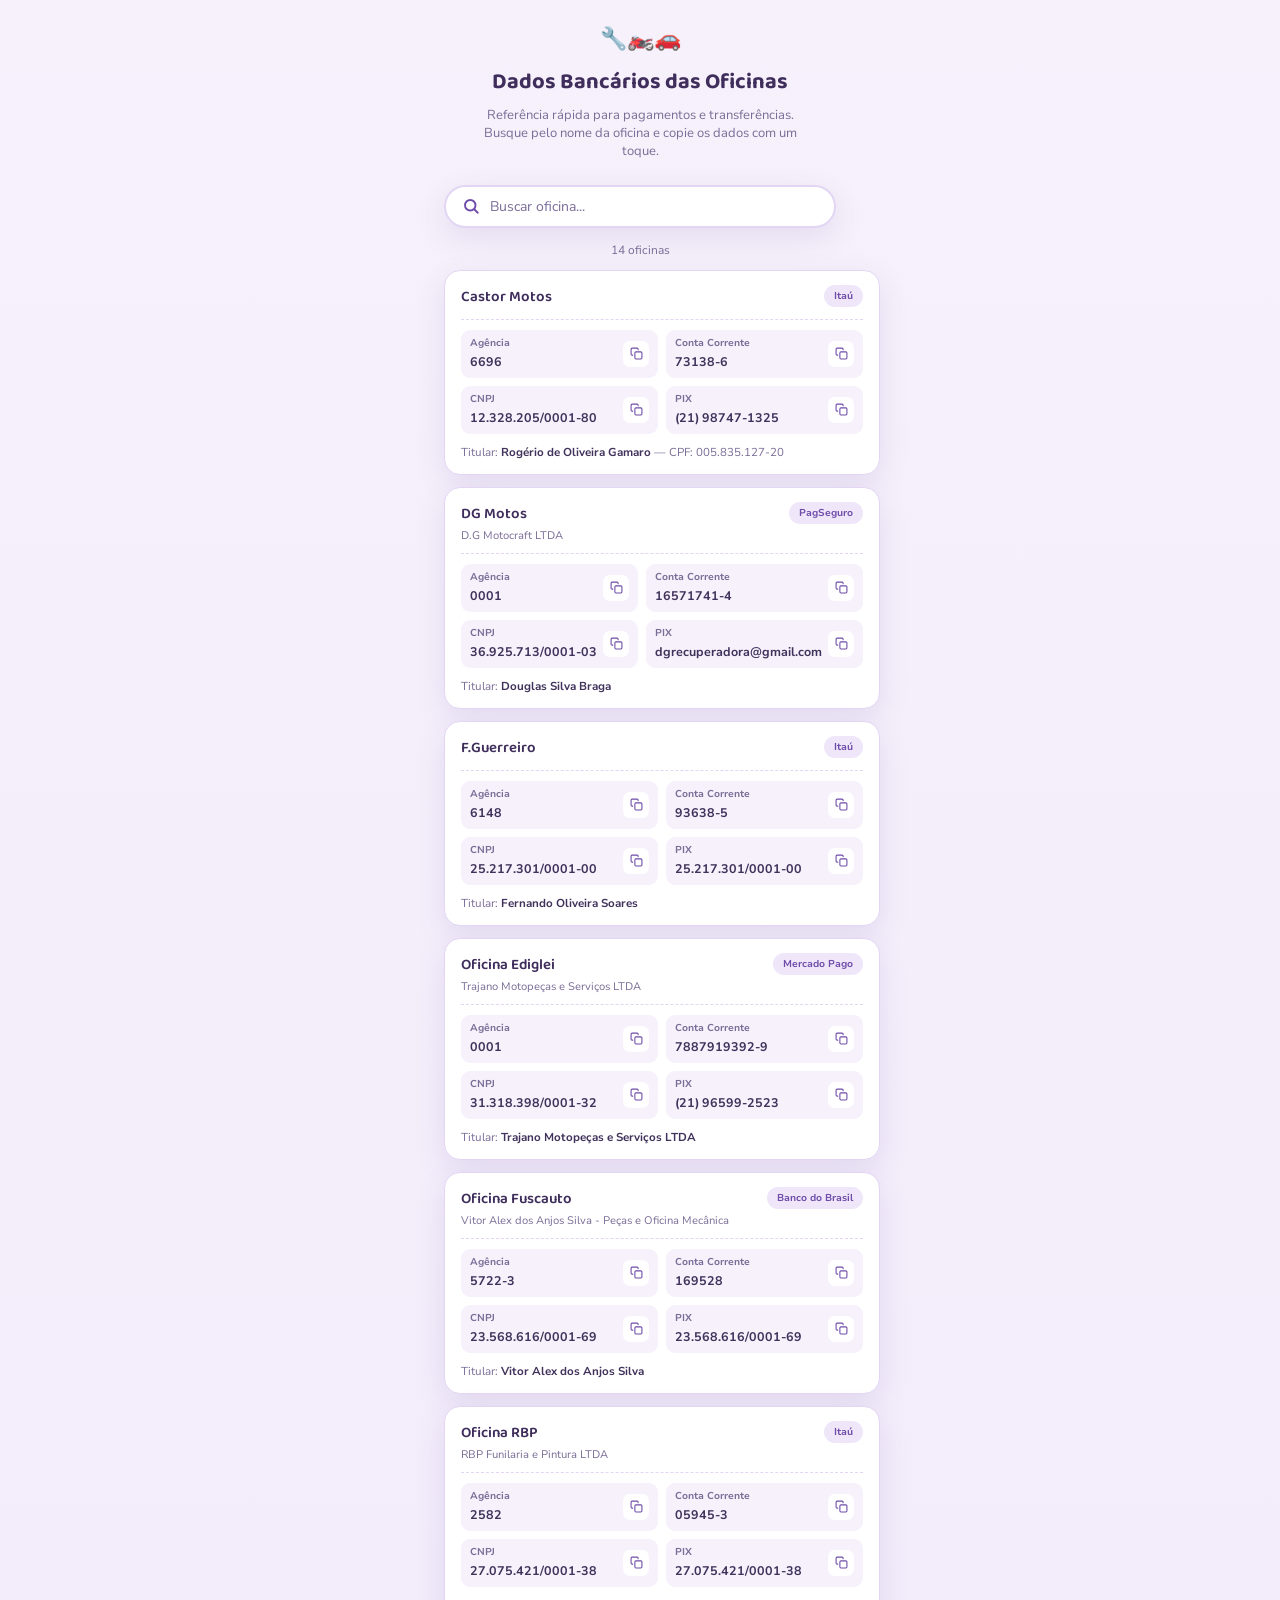
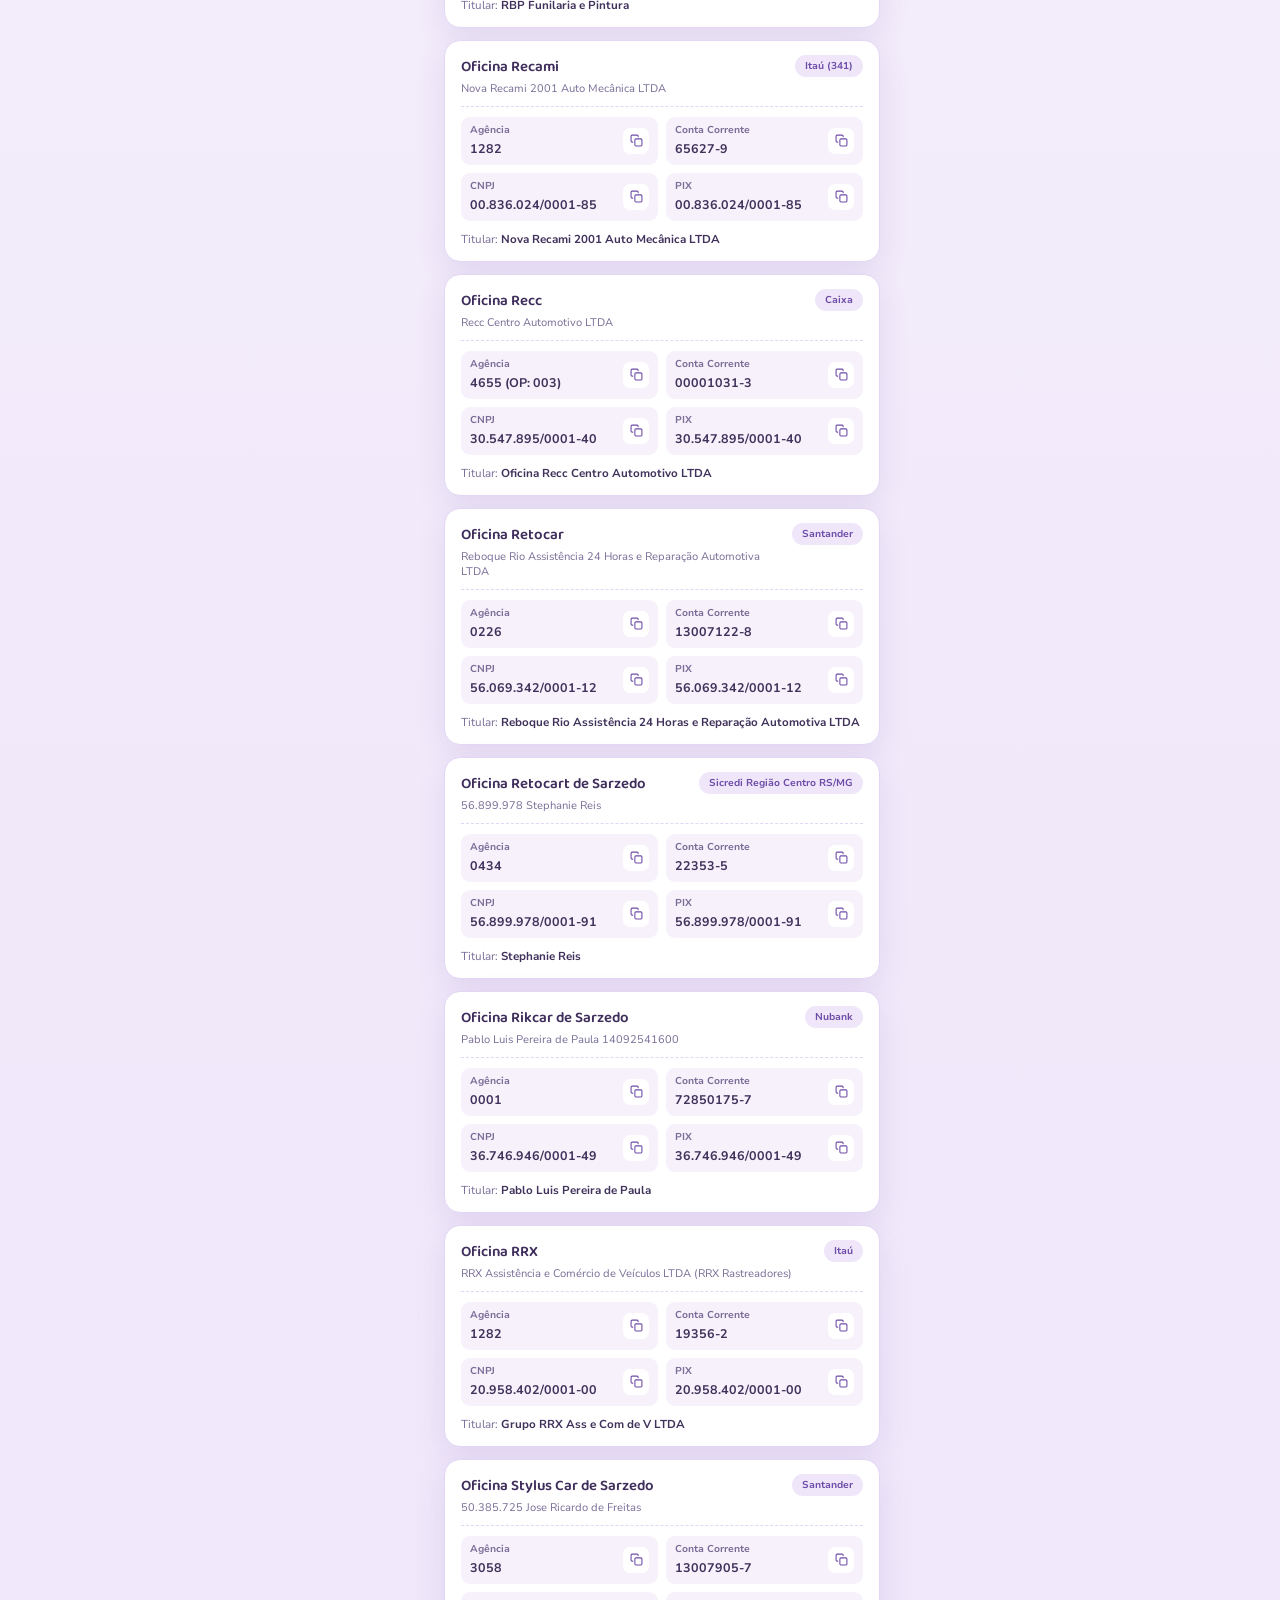
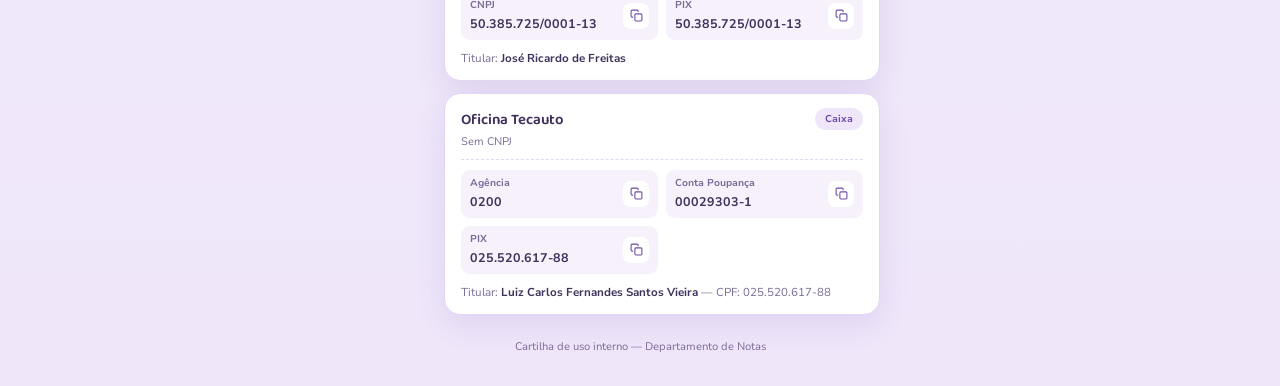
==== index.html @ 81a8ada1 "primeira versao" ====
<!DOCTYPE html>
<html lang="pt-BR">
<head>
<meta charset="UTF-8">
<meta name="viewport" content="width=device-width, initial-scale=1.0">
<title>Dados Bancários das Oficinas</title>
<link rel="preconnect" href="https://fonts.googleapis.com">
<link rel="preconnect" href="https://fonts.gstatic.com" crossorigin>
<link href="https://fonts.googleapis.com/css2?family=Baloo+2:wght@500;600;700&family=Nunito+Sans:wght@400;600;700;800&display=swap" rel="stylesheet">
<link rel="stylesheet" href="css/style.css">
</head>
<body>

<header>
  <div class="oficina-icon-row">🔧🏍️🚗</div>
  <h1>Dados Bancários das Oficinas</h1>
  <p>Referência rápida para pagamentos e transferências. Busque pelo nome da oficina e copie os dados com um toque.</p>
</header>

<div class="container">
  <div class="search-wrap">
    <div class="search-box">
      <svg width="18" height="18" viewBox="0 0 24 24" fill="none" stroke="currentColor" stroke-width="2.5" stroke-linecap="round"><circle cx="11" cy="11" r="7"></circle><line x1="21" y1="21" x2="16.65" y2="16.65"></line></svg>
      <input type="text" id="busca" placeholder="Buscar oficina..." autocomplete="off">
    </div>
  </div>

  <div class="contador" id="contador"></div>

  <div class="grid" id="grid"></div>
  <div class="vazio" id="vazio" style="display:none;">Nenhuma oficina encontrada com esse nome.</div>
</div>

<footer>Cartilha de uso interno — Departamento de Notas</footer>

<script src="js/script.js"></script>
</body>
</html>
---- css/style.css ----
:root{
  --lilas-fundo: #F6F1FB;
  --lilas-fundo-2: #EFE6FA;
  --roxo-principal: #6E4CA8;
  --roxo-escuro: #3F2E5C;
  --roxo-suave: #B79AE0;
  --lilas-borda: #E3D6F5;
  --branco: #FFFFFF;
  --texto: #40325B;
  --texto-suave: #7A6D97;
  --menta: #4FAE8C;
  --menta-fundo: #E4F5EF;
  --sombra: 0 10px 30px rgba(110, 76, 168, 0.12);
}

*{ box-sizing: border-box; }

body{
  margin:0;
  background: linear-gradient(180deg, var(--lilas-fundo) 0%, var(--lilas-fundo-2) 100%);
  font-family: 'Nunito Sans', sans-serif;
  color: var(--texto);
  min-height: 100vh;
  padding-bottom: 32px;
}

header{
  padding: 24px 16px 16px;
  text-align: center;
  position: relative;
}

.oficina-icon-row{
  display:flex;
  justify-content:center;
  gap: 10px;
  margin-bottom: 10px;
  font-size: 22px;
  opacity: 0.85;
}

h1{
  font-family: 'Baloo 2', sans-serif;
  font-weight: 700;
  font-size: 22px;
  color: var(--roxo-escuro);
  margin: 0 0 6px;
}

header p{
  color: var(--texto-suave);
  font-size: 13px;
  max-width: 340px;
  margin: 0 auto;
  line-height: 1.4;
}

.container{
  max-width: 420px;
  margin: 0 auto;
  padding: 0 14px;
}

.search-wrap{
  position: sticky;
  top: 8px;
  z-index: 10;
  margin: 8px 0 14px;
}

.search-box{
  display:flex;
  align-items:center;
  gap: 8px;
  background: var(--branco);
  border: 2px solid var(--lilas-borda);
  border-radius: 999px;
  padding: 9px 16px;
  box-shadow: var(--sombra);
  transition: border-color 0.2s ease;
}

.search-box:focus-within{
  border-color: var(--roxo-suave);
}

.search-box svg{
  flex-shrink:0;
  color: var(--roxo-principal);
}

.search-box input{
  border:none;
  outline:none;
  font-family: 'Nunito Sans', sans-serif;
  font-size: 14px;
  width:100%;
  color: var(--texto);
  background: transparent;
}

.search-box input::placeholder{
  color: var(--texto-suave);
}

.contador{
  text-align:center;
  font-size: 12px;
  color: var(--texto-suave);
  margin-bottom: 12px;
}

.grid{
  display:grid;
  grid-template-columns: 1fr;
  gap: 12px;
}

.card{
  background: var(--branco);
  border-radius: 16px;
  padding: 14px 16px;
  box-shadow: var(--sombra);
  border: 1px solid var(--lilas-borda);
}

.card-top{
  display:flex;
  justify-content: space-between;
  align-items: flex-start;
  gap: 8px;
  margin-bottom: 10px;
  padding-bottom: 10px;
  border-bottom: 1px dashed var(--lilas-borda);
}

.card-nome{
  font-family: 'Baloo 2', sans-serif;
  font-weight: 600;
  font-size: 15px;
  color: var(--roxo-escuro);
}

.card-razao{
  font-size: 11px;
  color: var(--texto-suave);
  margin-top: 2px;
}

.banco-badge{
  background: var(--lilas-fundo-2);
  color: var(--roxo-principal);
  font-size: 10px;
  font-weight: 700;
  padding: 4px 10px;
  border-radius: 999px;
  white-space: nowrap;
  flex-shrink: 0;
}

.campos{
  display:grid;
  grid-template-columns: 1fr 1fr;
  gap: 8px;
}

.campo{
  display:flex;
  justify-content: space-between;
  align-items:center;
  gap: 6px;
  background: var(--lilas-fundo);
  border-radius: 9px;
  padding: 6px 9px;
}

.campo-texto{
  overflow: hidden;
}

.campo-label{
  font-size: 10px;
  color: var(--texto-suave);
  font-weight: 700;
  text-transform: none;
  display:block;
}

.campo-valor{
  font-size: 12.5px;
  font-weight: 700;
  color: var(--texto);
  white-space: nowrap;
  overflow:hidden;
  text-overflow: ellipsis;
}

.btn-copiar{
  border:none;
  background: var(--branco);
  color: var(--roxo-principal);
  width: 26px;
  height: 26px;
  border-radius: 7px;
  display:flex;
  align-items:center;
  justify-content:center;
  cursor:pointer;
  flex-shrink:0;
  transition: background 0.15s ease, transform 0.1s ease;
}

.btn-copiar:hover{
  background: var(--lilas-fundo-2);
}

.btn-copiar.copiado{
  background: var(--menta-fundo);
  color: var(--menta);
}

.btn-copiar svg{
  width: 13px;
  height: 13px;
}

.titular-linha{
  font-size: 11.5px;
  color: var(--texto-suave);
  margin-top: 10px;
}

.titular-linha b{
  color: var(--texto);
  font-weight: 700;
}

.vazio{
  text-align:center;
  color: var(--texto-suave);
  padding: 40px 20px;
  font-size: 13px;
}

footer{
  text-align:center;
  margin-top: 24px;
  font-size: 11px;
  color: var(--texto-suave);
}

@media (max-width: 360px){
  .campos{ grid-template-columns: 1fr; }
}
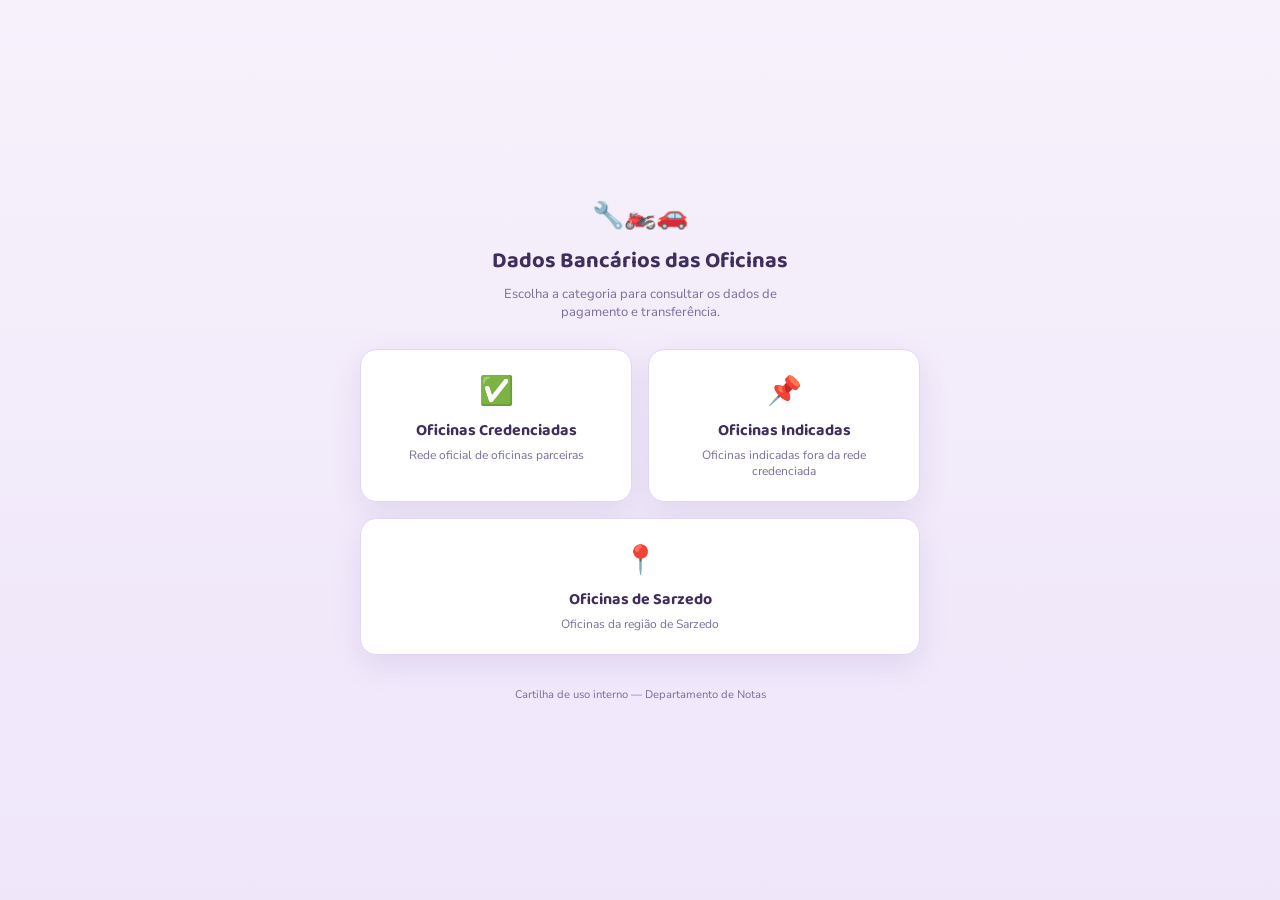
==== commit 416e178e: "atualizações" ====
--- a/index.html
+++ b/index.html
@@ -7,32 +7,118 @@
 <link rel="preconnect" href="https://fonts.googleapis.com">
 <link rel="preconnect" href="https://fonts.gstatic.com" crossorigin>
 <link href="https://fonts.googleapis.com/css2?family=Baloo+2:wght@500;600;700&family=Nunito+Sans:wght@400;600;700;800&display=swap" rel="stylesheet">
-<link rel="stylesheet" href="css/style.css">
+<style>
+  :root{
+    --lilas-fundo: #F6F1FB;
+    --lilas-fundo-2: #EFE6FA;
+    --roxo-principal: #6E4CA8;
+    --roxo-escuro: #3F2E5C;
+    --roxo-suave: #B79AE0;
+    --lilas-borda: #E3D6F5;
+    --branco: #FFFFFF;
+    --texto: #40325B;
+    --texto-suave: #7A6D97;
+    --sombra: 0 10px 30px rgba(110, 76, 168, 0.12);
+  }
+  *{ box-sizing: border-box; }
+  body{
+    margin:0;
+    min-height:100vh;
+    background: linear-gradient(180deg, var(--lilas-fundo) 0%, var(--lilas-fundo-2) 100%);
+    font-family: 'Nunito Sans', sans-serif;
+    color: var(--texto);
+    display:flex;
+    flex-direction:column;
+    align-items:center;
+    justify-content:center;
+    padding: 32px 20px;
+  }
+  .oficina-icon-row{ font-size: 26px; margin-bottom: 10px; opacity:0.85; }
+  h1{
+    font-family: 'Baloo 2', sans-serif;
+    font-weight: 700;
+    font-size: 22px;
+    color: var(--roxo-escuro);
+    margin: 0 0 6px;
+    text-align:center;
+  }
+  p.sub{
+    color: var(--texto-suave);
+    font-size: 13px;
+    max-width: 340px;
+    text-align:center;
+    margin: 0 0 28px;
+    line-height:1.4;
+  }
+  .opcoes{
+    display:flex;
+    gap:16px;
+    flex-wrap:wrap;
+    justify-content:center;
+    max-width: 560px;
+  }
+  .opcao{
+    background: var(--branco);
+    border: 1px solid var(--lilas-borda);
+    border-radius: 16px;
+    box-shadow: var(--sombra);
+    padding: 22px 24px;
+    text-decoration:none;
+    color: var(--texto);
+    flex: 1 1 220px;
+    min-width: 220px;
+    text-align:center;
+    transition: transform 0.15s ease, border-color 0.15s ease;
+  }
+  .opcao:hover{
+    transform: translateY(-2px);
+    border-color: var(--roxo-suave);
+  }
+  .opcao .icone{ font-size: 28px; margin-bottom: 8px; }
+  .opcao .titulo{
+    font-family: 'Baloo 2', sans-serif;
+    font-weight: 700;
+    font-size: 16px;
+    color: var(--roxo-escuro);
+    margin-bottom: 4px;
+  }
+  .opcao .desc{
+    font-size: 12px;
+    color: var(--texto-suave);
+  }
+  footer{
+    margin-top: 32px;
+    font-size: 11px;
+    color: var(--texto-suave);
+    text-align:center;
+  }
+</style>
 </head>
 <body>
 
-<header>
   <div class="oficina-icon-row">🔧🏍️🚗</div>
   <h1>Dados Bancários das Oficinas</h1>
-  <p>Referência rápida para pagamentos e transferências. Busque pelo nome da oficina e copie os dados com um toque.</p>
-</header>
+  <p class="sub">Escolha a categoria para consultar os dados de pagamento e transferência.</p>
 
-<div class="container">
-  <div class="search-wrap">
-    <div class="search-box">
-      <svg width="18" height="18" viewBox="0 0 24 24" fill="none" stroke="currentColor" stroke-width="2.5" stroke-linecap="round"><circle cx="11" cy="11" r="7"></circle><line x1="21" y1="21" x2="16.65" y2="16.65"></line></svg>
-      <input type="text" id="busca" placeholder="Buscar oficina..." autocomplete="off">
-    </div>
+  <div class="opcoes">
+    <a class="opcao" href="credenciadas/index.html">
+      <div class="icone">✅</div>
+      <div class="titulo">Oficinas Credenciadas</div>
+      <div class="desc">Rede oficial de oficinas parceiras</div>
+    </a>
+    <a class="opcao" href="indicadas/index.html">
+      <div class="icone">📌</div>
+      <div class="titulo">Oficinas Indicadas</div>
+      <div class="desc">Oficinas indicadas fora da rede credenciada</div>
+    </a>
+    <a class="opcao" href="sarzedo/index.html">
+      <div class="icone">📍</div>
+      <div class="titulo">Oficinas de Sarzedo</div>
+      <div class="desc">Oficinas da região de Sarzedo</div>
+    </a>
   </div>
 
-  <div class="contador" id="contador"></div>
+  <footer>Cartilha de uso interno — Departamento de Notas</footer>
 
-  <div class="grid" id="grid"></div>
-  <div class="vazio" id="vazio" style="display:none;">Nenhuma oficina encontrada com esse nome.</div>
-</div>
-
-<footer>Cartilha de uso interno — Departamento de Notas</footer>
-
-<script src="js/script.js"></script>
 </body>
 </html>
